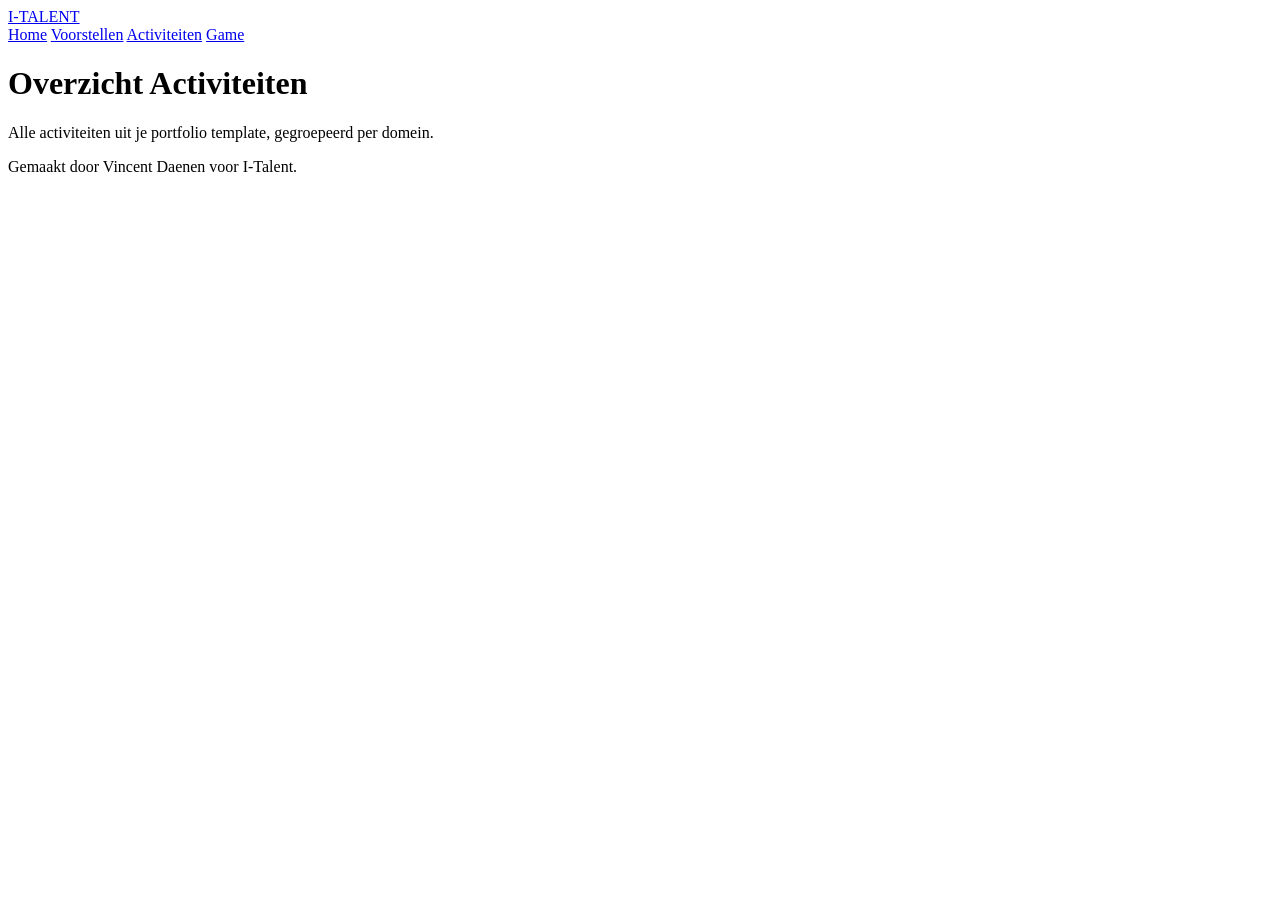
==== activiteiten.html @ 50161f89 "Add initial HTML files for portfolio project" ====
<!doctype html>
<html lang="nl">
<head>
  <meta charset="UTF-8">
  <meta name="viewport" content="width=device-width, initial-scale=1.0">
  <title>Activiteiten | Vincent Daenen</title>
  <link rel="preconnect" href="https://fonts.googleapis.com">
  <link rel="preconnect" href="https://fonts.gstatic.com" crossorigin>
  <link href="https://fonts.googleapis.com/css2?family=Space+Grotesk:wght@400;500;700&family=Sora:wght@600;700&display=swap" rel="stylesheet">
  <link rel="stylesheet" href="assets/css/style.css">
</head>
<body>
  <div class="bg-orb orb-1"></div>
  <div class="bg-orb orb-2"></div>
  <header class="site-header">
    <a class="logo" href="index.html">I-TALENT</a>
    <nav class="site-nav">
      <a href="index.html">Home</a>
      <a href="voorstellen.html">Voorstellen</a>
      <a href="activiteiten.html">Activiteiten</a>
      <a href="game.html">Game</a>
    </nav>
  </header>

  <main class="container page">
    <h1>Overzicht Activiteiten</h1>
    <p class="lead">Alle activiteiten uit je portfolio template, gegroepeerd per domein.</p>
    <div id="activiteiten-grid" class="activities-grid"></div>
  </main>

  <footer class="site-footer">
    <p>Gemaakt door Vincent Daenen voor I-Talent.</p>
  </footer>
  <script src="assets/js/main.js"></script>
  <script src="assets/js/activiteiten.js"></script>
</body>
</html>
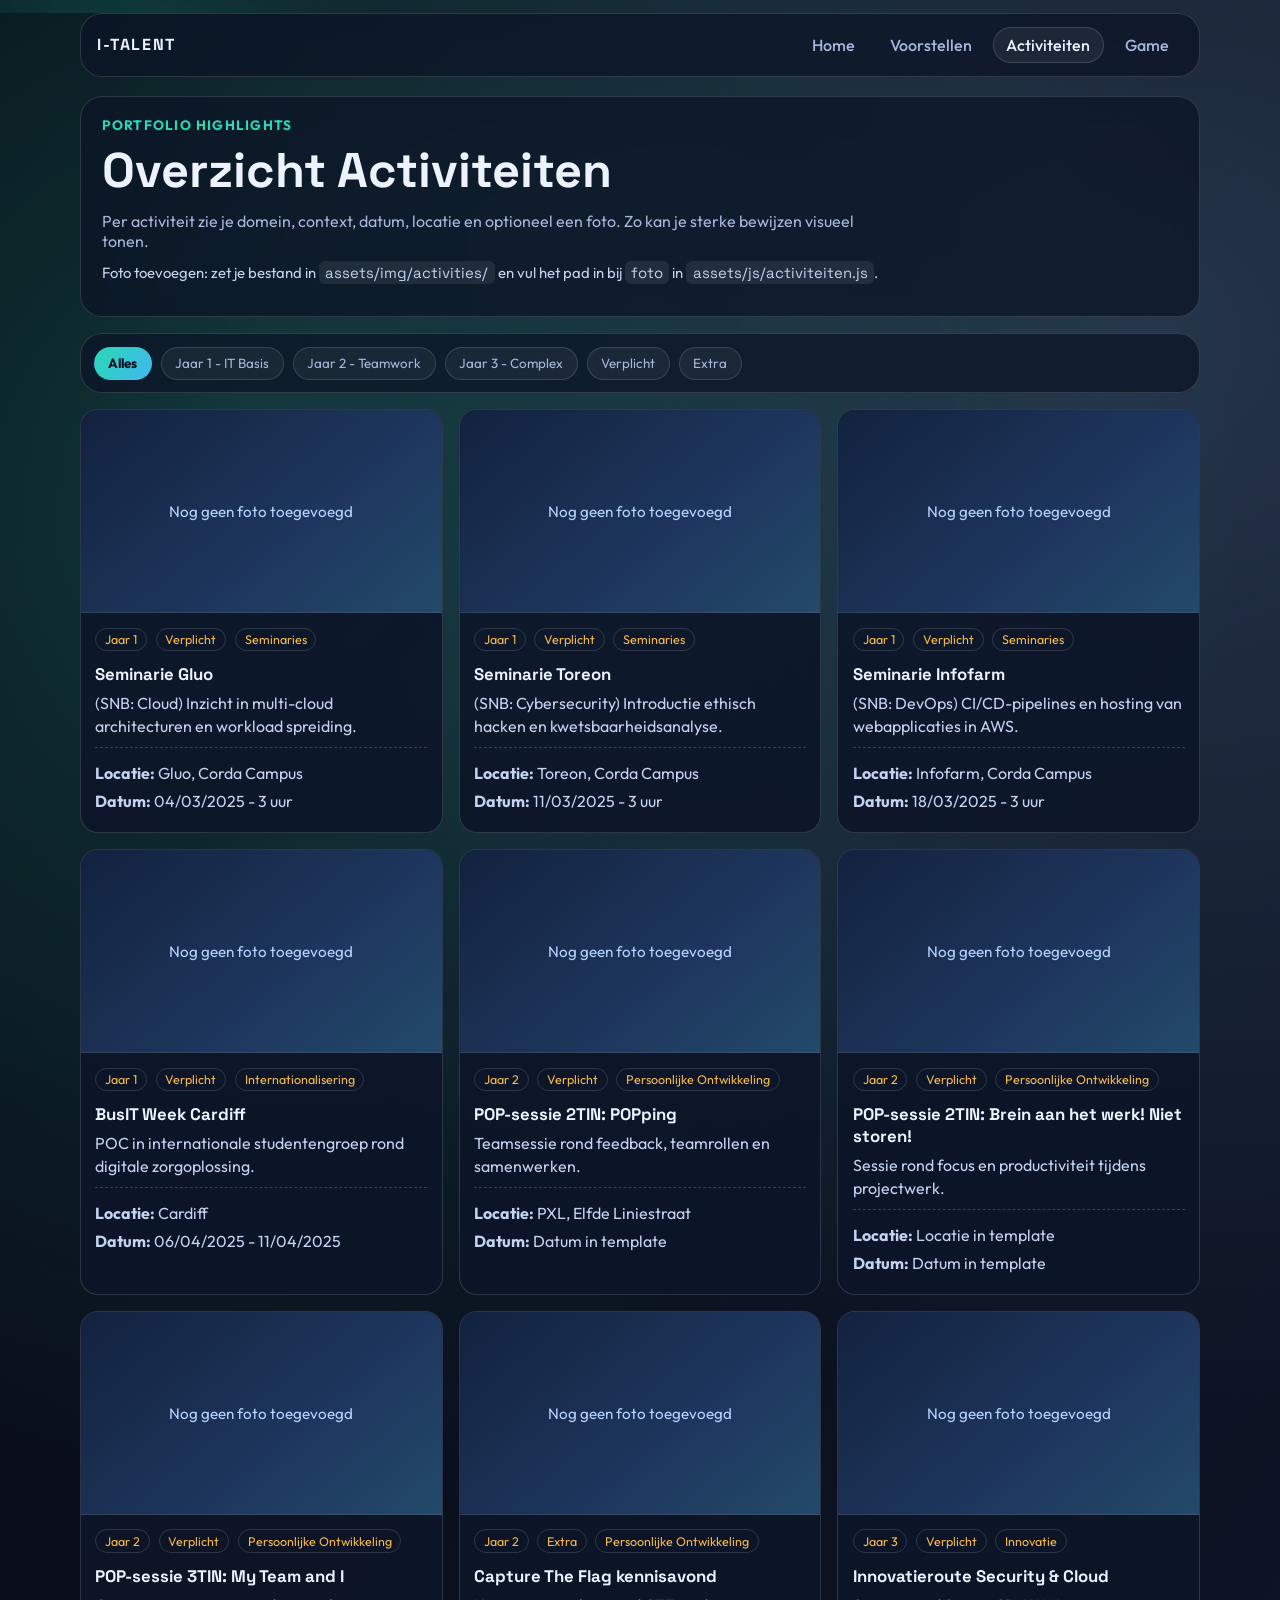
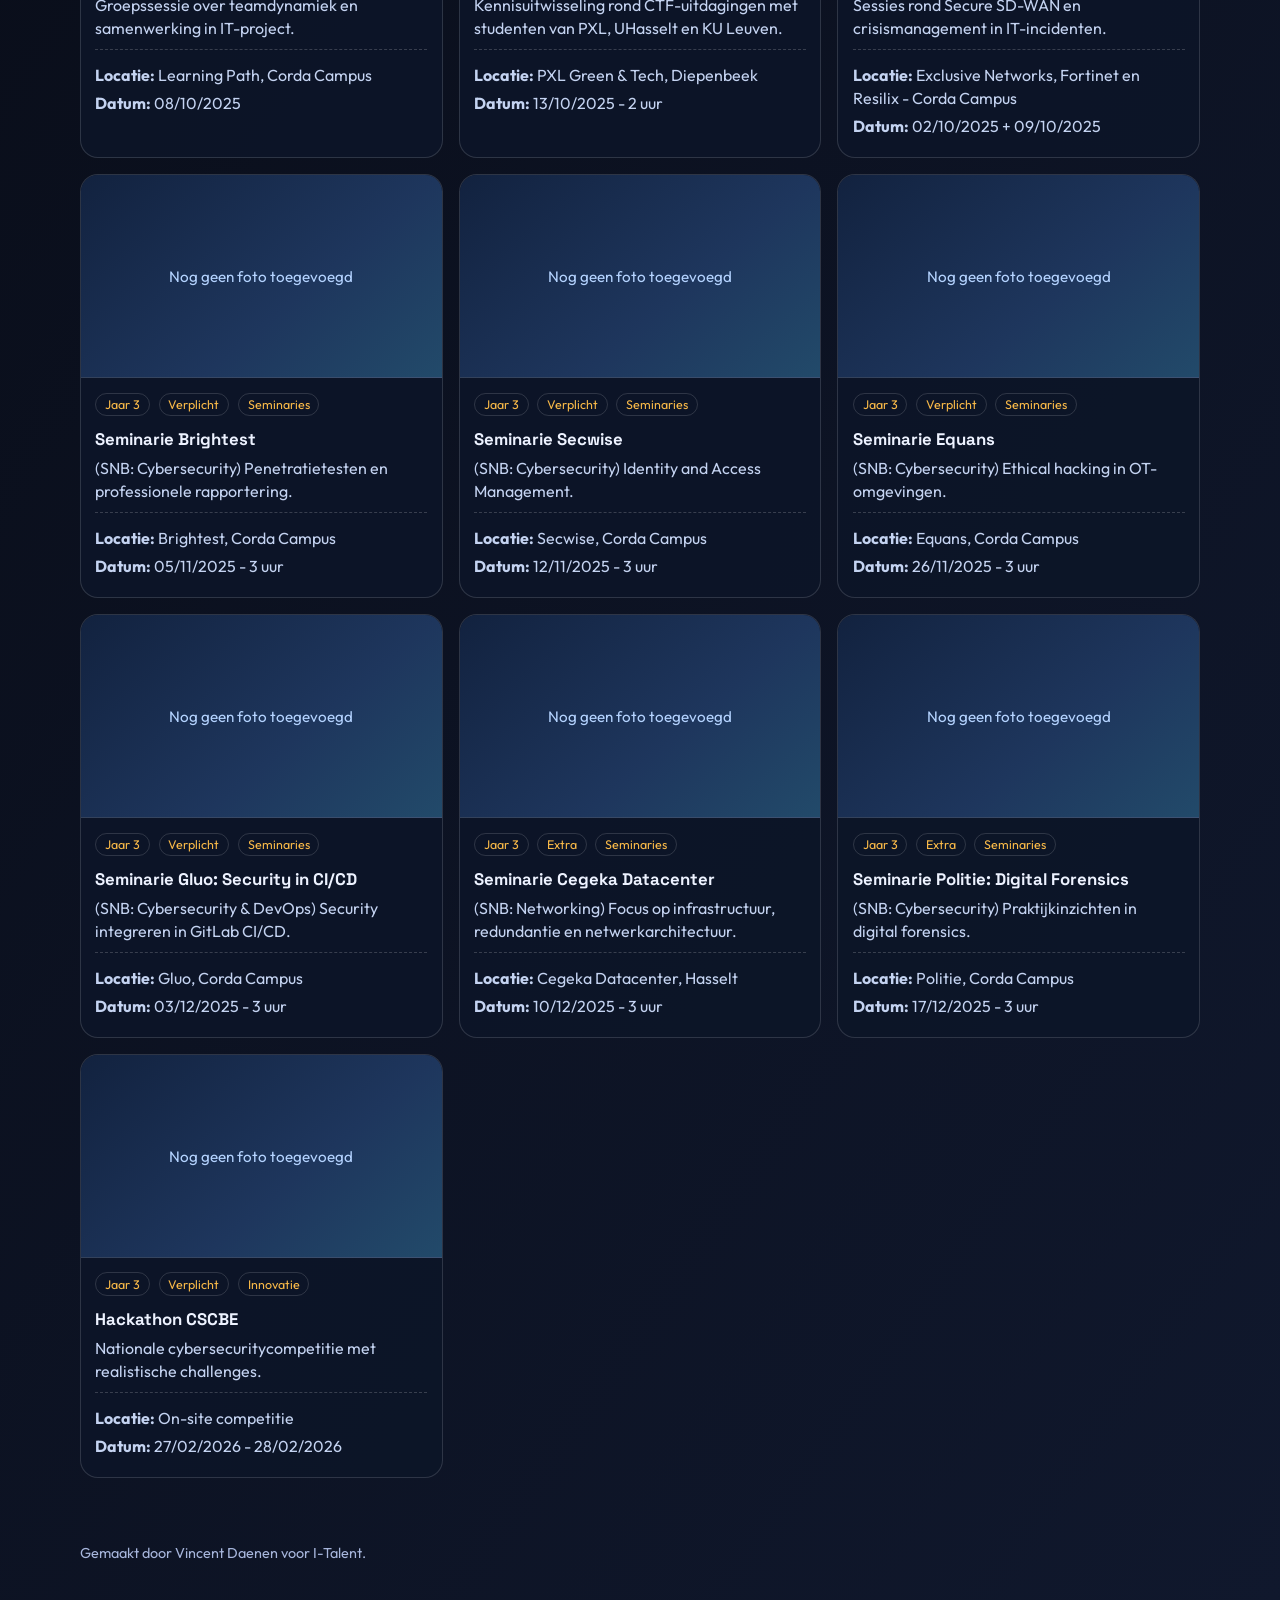
==== commit 9266c915: "Refactor activities and game logic; enhance UI and narrative elements - Added year attribute to acti" ====
--- a/activiteiten.html
+++ b/activiteiten.html
@@ -6,13 +6,14 @@
   <title>Activiteiten | Vincent Daenen</title>
   <link rel="preconnect" href="https://fonts.googleapis.com">
   <link rel="preconnect" href="https://fonts.gstatic.com" crossorigin>
-  <link href="https://fonts.googleapis.com/css2?family=Space+Grotesk:wght@400;500;700&family=Sora:wght@600;700&display=swap" rel="stylesheet">
+  <link href="https://fonts.googleapis.com/css2?family=Outfit:wght@300;400;500;700;800&family=Space+Grotesk:wght@400;500;700&display=swap" rel="stylesheet">
   <link rel="stylesheet" href="assets/css/style.css">
 </head>
 <body>
   <div class="bg-orb orb-1"></div>
   <div class="bg-orb orb-2"></div>
-  <header class="site-header">
+
+  <header class="site-header glass">
     <a class="logo" href="index.html">I-TALENT</a>
     <nav class="site-nav">
       <a href="index.html">Home</a>
@@ -23,14 +24,21 @@
   </header>
 
   <main class="container page">
-    <h1>Overzicht Activiteiten</h1>
-    <p class="lead">Alle activiteiten uit je portfolio template, gegroepeerd per domein.</p>
-    <div id="activiteiten-grid" class="activities-grid"></div>
+    <section class="hero-strip glass">
+      <p class="eyebrow">Portfolio Highlights</p>
+      <h1>Overzicht Activiteiten</h1>
+      <p class="lead">Per activiteit zie je domein, context, datum, locatie en optioneel een foto. Zo kan je sterke bewijzen visueel tonen.</p>
+      <p class="mini-note">Foto toevoegen: zet je bestand in <code>assets/img/activities/</code> en vul het pad in bij <code>foto</code> in <code>assets/js/activiteiten.js</code>.</p>
+    </section>
+
+    <section class="filters glass" id="activity-filters"></section>
+    <section id="activiteiten-grid" class="activities-grid"></section>
   </main>
 
   <footer class="site-footer">
     <p>Gemaakt door Vincent Daenen voor I-Talent.</p>
   </footer>
+
   <script src="assets/js/main.js"></script>
   <script src="assets/js/activiteiten.js"></script>
 </body>
--- a/assets/css/style.css
+++ b/assets/css/style.css
@@ -0,0 +1,331 @@
+:root {
+  --bg: #070a13;
+  --bg-2: #10182d;
+  --card: rgba(12, 20, 38, 0.72);
+  --text: #edf2ff;
+  --muted: #a7b6dc;
+  --stroke: rgba(255, 255, 255, 0.14);
+  --accent: #2ad8b7;
+  --accent-2: #f8b948;
+  --accent-3: #8fc8ff;
+  --danger: #ff5d8f;
+}
+
+* {
+  box-sizing: border-box;
+}
+
+html,
+body {
+  margin: 0;
+  min-height: 100%;
+  font-family: "Outfit", Arial, sans-serif;
+  color: var(--text);
+  background:
+    radial-gradient(circle at 20% 15%, rgba(42, 216, 183, 0.2) 0%, transparent 34%),
+    radial-gradient(circle at 90% 10%, rgba(143, 200, 255, 0.2) 0%, transparent 35%),
+    linear-gradient(125deg, var(--bg) 0%, var(--bg-2) 100%);
+}
+
+.bg-orb {
+  position: fixed;
+  border-radius: 50%;
+  filter: blur(90px);
+  z-index: -1;
+  pointer-events: none;
+}
+
+.orb-1 {
+  width: 290px;
+  height: 290px;
+  background: rgba(42, 216, 183, 0.2);
+  top: -4rem;
+  left: -2rem;
+}
+
+.orb-2 {
+  width: 320px;
+  height: 320px;
+  background: rgba(248, 185, 72, 0.18);
+  right: -3rem;
+  bottom: -4rem;
+}
+
+.container,
+.site-header,
+.site-footer {
+  width: min(1120px, calc(100% - 2rem));
+  margin: 0 auto;
+}
+
+.glass {
+  background: var(--card);
+  border: 1px solid var(--stroke);
+  border-radius: 22px;
+  backdrop-filter: blur(12px);
+}
+
+.site-header {
+  margin-top: 0.8rem;
+  padding: 0.8rem 1rem;
+  display: flex;
+  justify-content: space-between;
+  align-items: center;
+  gap: 0.8rem;
+  position: sticky;
+  top: 0.6rem;
+  z-index: 12;
+}
+
+.logo {
+  font-family: "Space Grotesk", Arial, sans-serif;
+  font-weight: 700;
+  letter-spacing: 0.1em;
+  color: var(--text);
+  text-decoration: none;
+}
+
+.site-nav {
+  display: flex;
+  flex-wrap: wrap;
+  gap: 0.45rem;
+}
+
+.site-nav a {
+  text-decoration: none;
+  color: var(--muted);
+  font-weight: 500;
+  padding: 0.45rem 0.8rem;
+  border-radius: 999px;
+  border: 1px solid transparent;
+  transition: all 0.2s ease;
+}
+
+.site-nav a:hover,
+.site-nav a.active {
+  color: var(--text);
+  border-color: var(--stroke);
+  background: rgba(255, 255, 255, 0.06);
+}
+
+.container {
+  padding: 1.2rem 0 2.7rem;
+}
+
+.hero,
+.page {
+  display: grid;
+  gap: 1rem;
+}
+
+.hero-strip {
+  padding: 1.2rem 1.3rem;
+}
+
+.eyebrow {
+  margin: 0;
+  text-transform: uppercase;
+  letter-spacing: 0.09em;
+  color: var(--accent);
+  font-size: 0.85rem;
+  font-weight: 700;
+}
+
+h1,
+h2,
+h3 {
+  font-family: "Space Grotesk", Arial, sans-serif;
+}
+
+h1 {
+  margin: 0.3rem 0 0.6rem;
+  font-size: clamp(1.9rem, 3.8vw, 3.2rem);
+}
+
+.lead {
+  color: var(--muted);
+  margin: 0;
+  max-width: 800px;
+}
+
+.mini-note {
+  margin-top: 0.8rem;
+  color: #c5d2ef;
+  font-size: 0.93rem;
+}
+
+.mini-note code {
+  font-family: "Space Grotesk", monospace;
+  background: rgba(255, 255, 255, 0.08);
+  border-radius: 6px;
+  padding: 0.12rem 0.4rem;
+}
+
+.filters {
+  display: flex;
+  gap: 0.55rem;
+  flex-wrap: wrap;
+  padding: 0.8rem;
+}
+
+.filter-chip {
+  border-radius: 999px;
+  border: 1px solid var(--stroke);
+  background: rgba(255, 255, 255, 0.05);
+  color: var(--muted);
+  font-family: inherit;
+  padding: 0.45rem 0.85rem;
+  cursor: pointer;
+}
+
+.filter-chip.active {
+  background: linear-gradient(120deg, var(--accent), #41b7ee);
+  color: #04101f;
+  border-color: transparent;
+  font-weight: 700;
+}
+
+.activities-grid {
+  display: grid;
+  grid-template-columns: repeat(auto-fit, minmax(280px, 1fr));
+  gap: 1rem;
+}
+
+.activity-card {
+  background: rgba(13, 22, 41, 0.9);
+  border: 1px solid var(--stroke);
+  border-radius: 18px;
+  overflow: hidden;
+  display: flex;
+  flex-direction: column;
+}
+
+.activity-photo {
+  aspect-ratio: 16 / 9;
+  width: 100%;
+  object-fit: cover;
+  border-bottom: 1px solid var(--stroke);
+}
+
+.activity-no-photo {
+  aspect-ratio: 16 / 9;
+  background: linear-gradient(140deg, #12223f 0%, #1e365d 60%, #224a6a 100%);
+  border-bottom: 1px solid var(--stroke);
+  display: grid;
+  place-items: center;
+  color: #b4d3ff;
+  font-size: 0.95rem;
+}
+
+.activity-body {
+  padding: 0.9rem;
+}
+
+.tag {
+  display: inline-block;
+  font-size: 0.78rem;
+  border: 1px solid var(--stroke);
+  color: var(--accent-2);
+  border-radius: 999px;
+  padding: 0.2rem 0.55rem;
+  margin-right: 0.35rem;
+  margin-bottom: 0.4rem;
+}
+
+.activity-card h3 {
+  margin: 0.35rem 0 0.45rem;
+  font-size: 1.05rem;
+}
+
+.activity-card p {
+  margin: 0.3rem 0;
+  color: #c4d3f1;
+  line-height: 1.45;
+}
+
+.activity-meta {
+  margin-top: 0.55rem;
+  padding-top: 0.55rem;
+  border-top: 1px dashed rgba(255, 255, 255, 0.18);
+}
+
+.btn {
+  border: 1px solid transparent;
+  border-radius: 12px;
+  padding: 0.62rem 0.95rem;
+  font-family: inherit;
+  font-weight: 700;
+  cursor: pointer;
+}
+
+.btn-primary {
+  background: linear-gradient(120deg, var(--accent), #41b7ee);
+  color: #071425;
+}
+
+.btn-ghost {
+  color: var(--text);
+  border-color: var(--stroke);
+  background: rgba(255, 255, 255, 0.04);
+  text-decoration: none;
+}
+
+.cta-row {
+  display: flex;
+  gap: 0.65rem;
+  flex-wrap: wrap;
+  margin-top: 1rem;
+}
+
+.grid-cards {
+  display: grid;
+  grid-template-columns: repeat(auto-fit, minmax(220px, 1fr));
+  gap: 1rem;
+}
+
+.card,
+.text-block,
+.game-panel {
+  padding: 1rem;
+  background: rgba(13, 22, 41, 0.82);
+  border: 1px solid var(--stroke);
+  border-radius: 18px;
+}
+
+.text-block p {
+  line-height: 1.6;
+  color: #d4def4;
+}
+
+canvas {
+  width: 100%;
+  height: auto;
+  background: #071325;
+  border-radius: 15px;
+  border: 1px solid var(--stroke);
+}
+
+.game-info {
+  display: flex;
+  justify-content: space-between;
+  align-items: center;
+  gap: 0.7rem;
+  flex-wrap: wrap;
+  margin-top: 0.8rem;
+}
+
+.site-footer {
+  color: var(--muted);
+  padding: 0.5rem 0 2rem;
+  font-size: 0.9rem;
+}
+
+@media (max-width: 820px) {
+  .site-header {
+    position: static;
+  }
+
+  .filters {
+    padding: 0.7rem;
+  }
+}
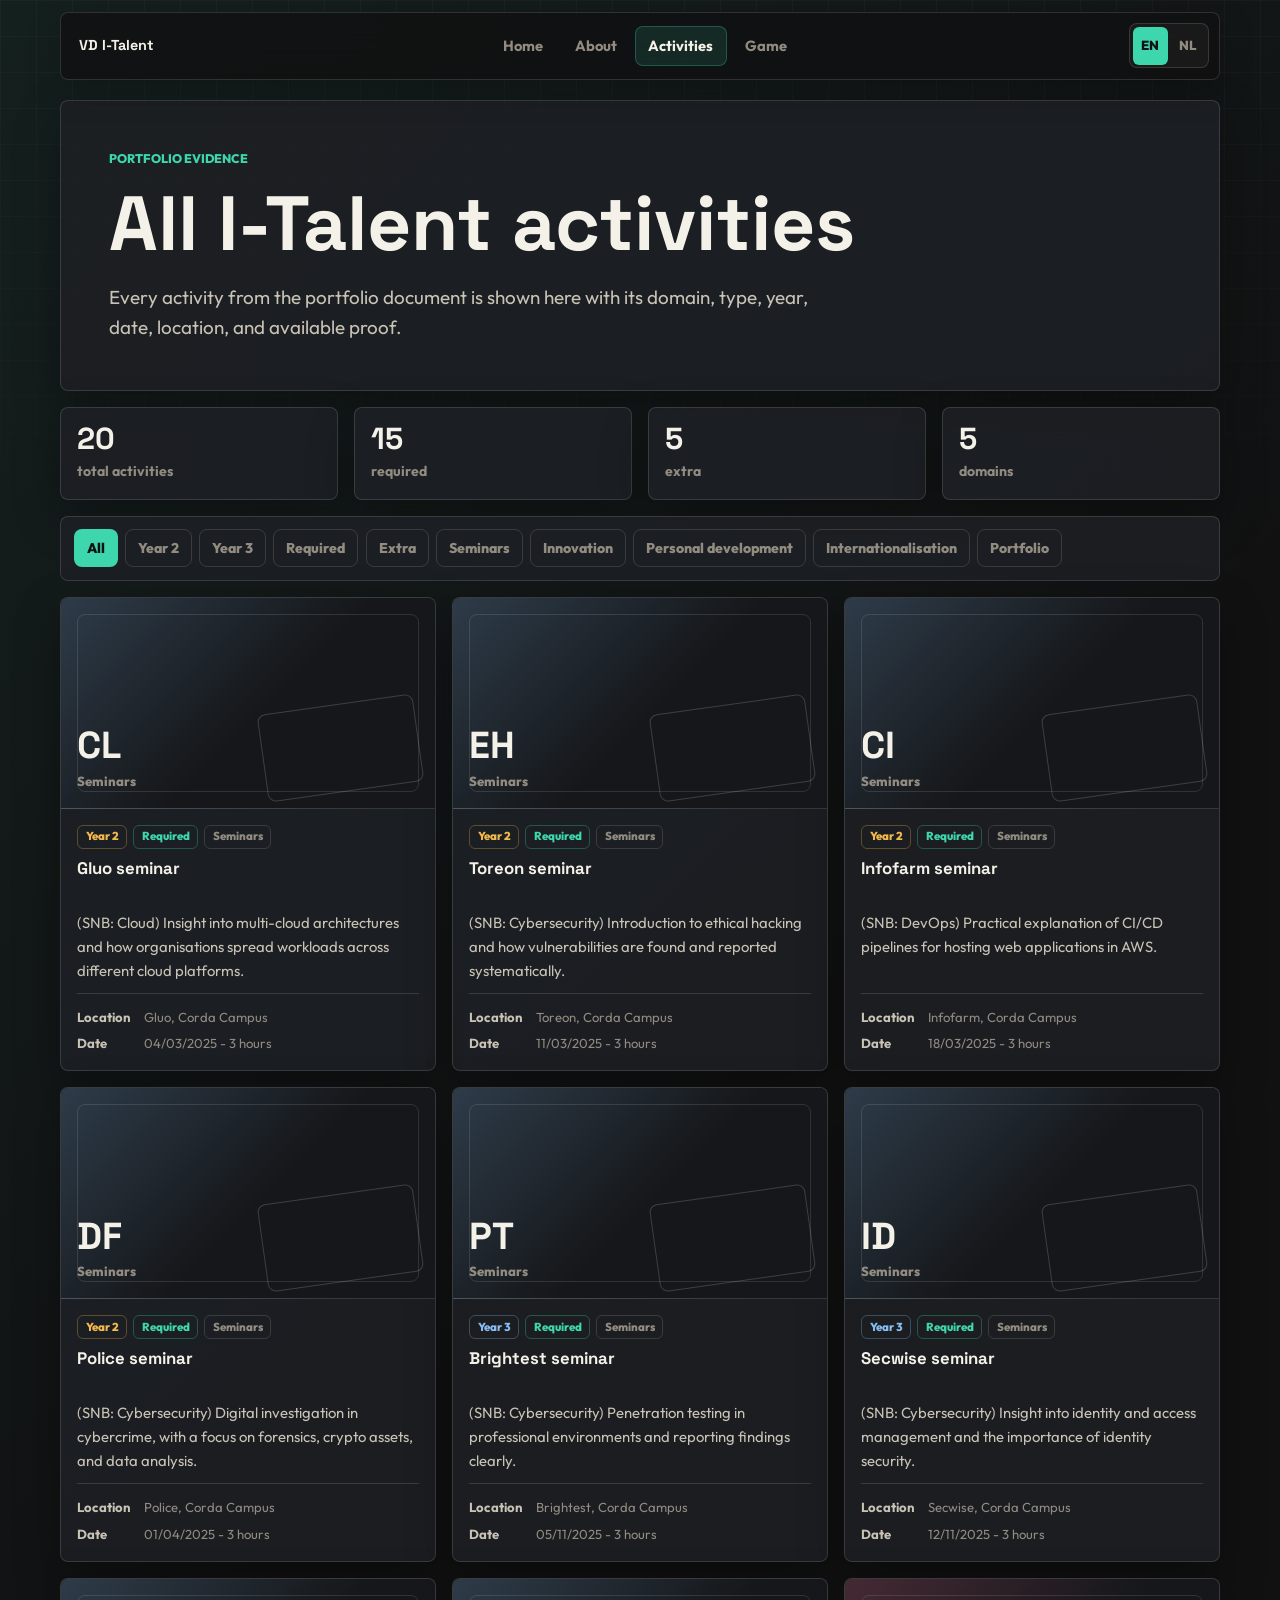
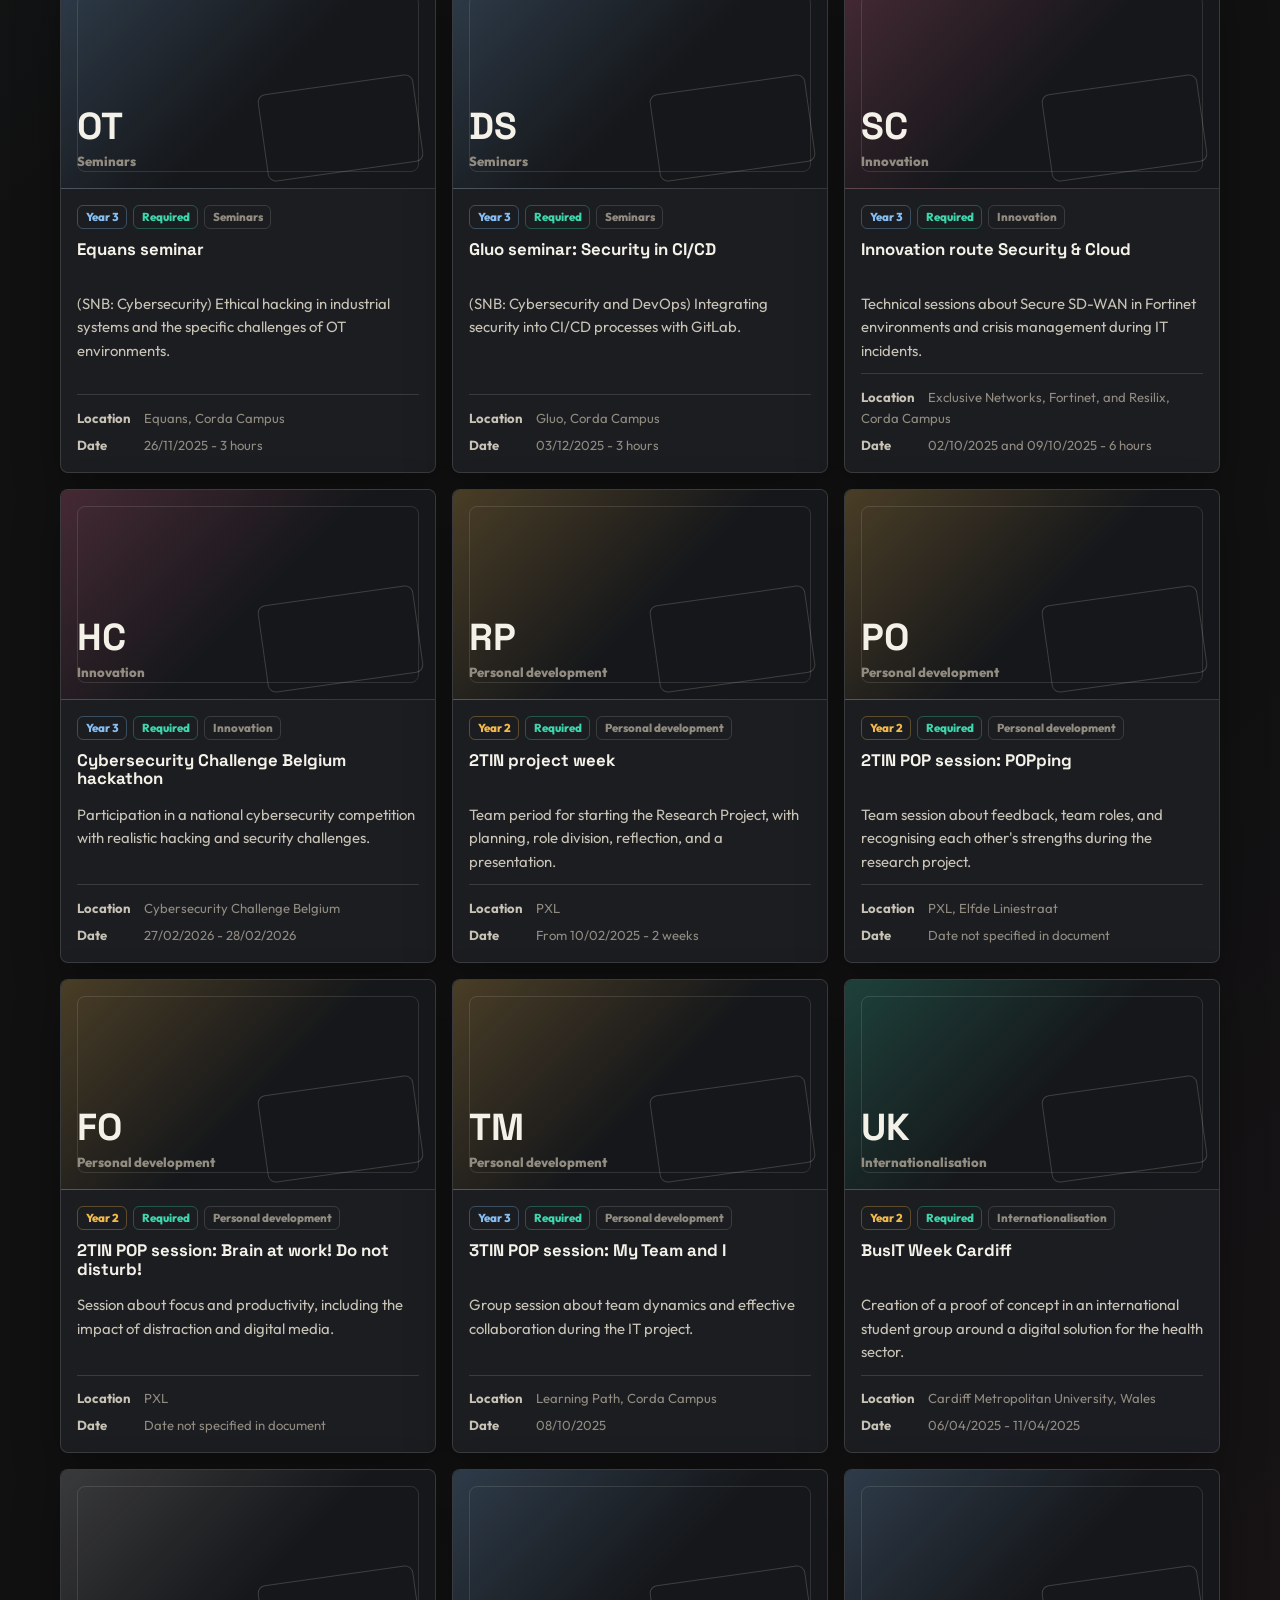
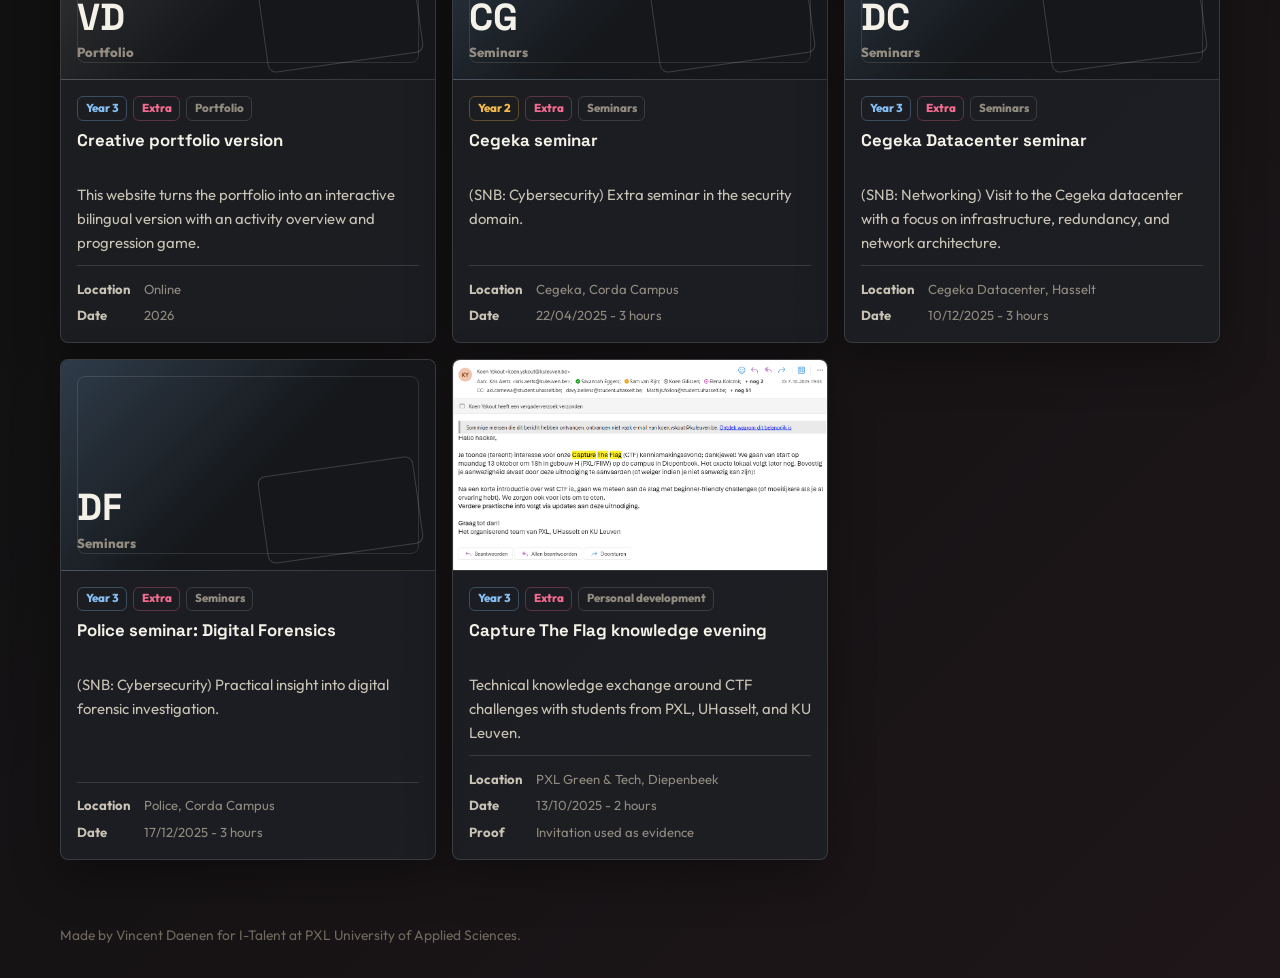
==== commit 4bf06046: "Implement multilingual support and update site navigation for improved accessibility and user experi" ====
--- a/activiteiten.html
+++ b/activiteiten.html
@@ -1,42 +1,43 @@
 <!doctype html>
-<html lang="nl">
+<html lang="en">
 <head>
   <meta charset="UTF-8">
   <meta name="viewport" content="width=device-width, initial-scale=1.0">
-  <title>Activiteiten | Vincent Daenen</title>
+  <title>Activities | Vincent Daenen</title>
   <link rel="preconnect" href="https://fonts.googleapis.com">
   <link rel="preconnect" href="https://fonts.gstatic.com" crossorigin>
-  <link href="https://fonts.googleapis.com/css2?family=Outfit:wght@300;400;500;700;800&family=Space+Grotesk:wght@400;500;700&display=swap" rel="stylesheet">
+  <link href="https://fonts.googleapis.com/css2?family=Outfit:wght@300;400;500;700;800&family=Space+Grotesk:wght@400;500;700;800&display=swap" rel="stylesheet">
   <link rel="stylesheet" href="assets/css/style.css">
 </head>
-<body>
-  <div class="bg-orb orb-1"></div>
-  <div class="bg-orb orb-2"></div>
-
-  <header class="site-header glass">
-    <a class="logo" href="index.html">I-TALENT</a>
-    <nav class="site-nav">
-      <a href="index.html">Home</a>
-      <a href="voorstellen.html">Voorstellen</a>
-      <a href="activiteiten.html">Activiteiten</a>
-      <a href="game.html">Game</a>
+<body data-title-key="title.activities">
+  <header class="site-header">
+    <a class="logo" href="index.html">VD I-Talent</a>
+    <nav class="site-nav" aria-label="Main navigation">
+      <a href="index.html" data-i18n="nav.home">Home</a>
+      <a href="voorstellen.html" data-i18n="nav.about">About</a>
+      <a href="activiteiten.html" data-i18n="nav.activities">Activities</a>
+      <a href="game.html" data-i18n="nav.game">Game</a>
     </nav>
+    <div class="language-toggle" role="group" data-i18n-aria="language.label" aria-label="Language">
+      <button type="button" data-lang-choice="en">EN</button>
+      <button type="button" data-lang-choice="nl">NL</button>
+    </div>
   </header>
 
   <main class="container page">
-    <section class="hero-strip glass">
-      <p class="eyebrow">Portfolio Highlights</p>
-      <h1>Overzicht Activiteiten</h1>
-      <p class="lead">Per activiteit zie je domein, context, datum, locatie en optioneel een foto. Zo kan je sterke bewijzen visueel tonen.</p>
-      <p class="mini-note">Foto toevoegen: zet je bestand in <code>assets/img/activities/</code> en vul het pad in bij <code>foto</code> in <code>assets/js/activiteiten.js</code>.</p>
+    <section class="page-intro">
+      <p class="eyebrow" data-i18n="activities.eyebrow">Portfolio evidence</p>
+      <h1 data-i18n="activities.title">All I-Talent activities</h1>
+      <p class="lead" data-i18n="activities.lead">Every activity from the portfolio document is shown here with its domain, type, year, date, location, and available proof.</p>
     </section>
 
-    <section class="filters glass" id="activity-filters"></section>
-    <section id="activiteiten-grid" class="activities-grid"></section>
+    <section id="activity-stats" class="activity-stats" aria-label="Activity totals"></section>
+    <section class="filters" id="activity-filters" aria-label="Activity filters"></section>
+    <section id="activiteiten-grid" class="activities-grid" aria-live="polite"></section>
   </main>
 
   <footer class="site-footer">
-    <p>Gemaakt door Vincent Daenen voor I-Talent.</p>
+    <p data-i18n="footer.text">Made by Vincent Daenen for I-Talent at PXL University of Applied Sciences.</p>
   </footer>
 
   <script src="assets/js/main.js"></script>
--- a/assets/css/style.css
+++ b/assets/css/style.css
@@ -1,331 +1,1137 @@
 :root {
-  --bg: #070a13;
-  --bg-2: #10182d;
-  --card: rgba(12, 20, 38, 0.72);
-  --text: #edf2ff;
-  --muted: #a7b6dc;
-  --stroke: rgba(255, 255, 255, 0.14);
-  --accent: #2ad8b7;
-  --accent-2: #f8b948;
-  --accent-3: #8fc8ff;
-  --danger: #ff5d8f;
-}
-
-* {
+  --bg: #111112;
+  --bg-soft: #17191c;
+  --surface: #1d2024;
+  --surface-strong: #24282e;
+  --surface-subtle: #15171a;
+  --text: #f4f1e8;
+  --text-soft: #c9c3b6;
+  --muted: #918b80;
+  --stroke: rgba(244, 241, 232, 0.14);
+  --stroke-strong: rgba(244, 241, 232, 0.22);
+  --teal: #3dd6ad;
+  --amber: #f1b84b;
+  --blue: #86bdf0;
+  --rose: #f06b8f;
+  --ink: #101112;
+  --radius: 8px;
+  --ease-out: cubic-bezier(0.23, 1, 0.32, 1);
+  --ease-in-out: cubic-bezier(0.77, 0, 0.175, 1);
+  --shadow: 0 18px 48px rgba(0, 0, 0, 0.32);
+}
+
+*,
+*::before,
+*::after {
   box-sizing: border-box;
 }
 
-html,
+html {
+  scroll-behavior: smooth;
+}
+
+@media (prefers-reduced-motion: reduce) {
+  html {
+    scroll-behavior: auto;
+  }
+}
+
 body {
+  min-height: 100vh;
   margin: 0;
-  min-height: 100%;
-  font-family: "Outfit", Arial, sans-serif;
   color: var(--text);
+  font-family: "Outfit", system-ui, sans-serif;
+  line-height: 1.6;
   background:
-    radial-gradient(circle at 20% 15%, rgba(42, 216, 183, 0.2) 0%, transparent 34%),
-    radial-gradient(circle at 90% 10%, rgba(143, 200, 255, 0.2) 0%, transparent 35%),
-    linear-gradient(125deg, var(--bg) 0%, var(--bg-2) 100%);
-}
-
-.bg-orb {
+    linear-gradient(135deg, rgba(61, 214, 173, 0.08), transparent 34%),
+    linear-gradient(315deg, rgba(240, 107, 143, 0.06), transparent 36%),
+    var(--bg);
+  -webkit-font-smoothing: antialiased;
+}
+
+body::before {
+  content: "";
   position: fixed;
-  border-radius: 50%;
-  filter: blur(90px);
+  inset: 0;
   z-index: -1;
   pointer-events: none;
-}
-
-.orb-1 {
-  width: 290px;
-  height: 290px;
-  background: rgba(42, 216, 183, 0.2);
-  top: -4rem;
-  left: -2rem;
-}
-
-.orb-2 {
-  width: 320px;
-  height: 320px;
-  background: rgba(248, 185, 72, 0.18);
-  right: -3rem;
-  bottom: -4rem;
+  background-image:
+    linear-gradient(rgba(244, 241, 232, 0.035) 1px, transparent 1px),
+    linear-gradient(90deg, rgba(244, 241, 232, 0.035) 1px, transparent 1px);
+  background-size: 36px 36px;
+  mask-image: linear-gradient(to bottom, rgba(0, 0, 0, 0.8), transparent 78%);
+}
+
+h1,
+h2,
+h3,
+h4 {
+  margin: 0;
+  color: var(--text);
+  font-family: "Space Grotesk", system-ui, sans-serif;
+  font-weight: 800;
+  line-height: 1.12;
+  letter-spacing: 0;
+}
+
+h1 {
+  max-width: 840px;
+  font-size: clamp(2.2rem, 6vw, 4.9rem);
+}
+
+h2 {
+  font-size: clamp(1.25rem, 2.4vw, 1.7rem);
+}
+
+h3 {
+  font-size: 1.05rem;
+}
+
+p {
+  margin: 0;
+  color: var(--text-soft);
+}
+
+a {
+  color: inherit;
+  text-decoration: none;
+}
+
+button,
+input,
+select {
+  font: inherit;
+}
+
+strong {
+  color: var(--text);
 }
 
 .container,
 .site-header,
 .site-footer {
-  width: min(1120px, calc(100% - 2rem));
-  margin: 0 auto;
-}
-
-.glass {
-  background: var(--card);
+  width: min(1160px, calc(100% - 2rem));
+  margin-inline: auto;
+}
+
+.container {
+  padding-block: 1.25rem 4rem;
+}
+
+.page {
+  display: grid;
+  gap: 1rem;
+}
+
+.site-header {
+  position: sticky;
+  top: 0.75rem;
+  z-index: 20;
+  display: grid;
+  grid-template-columns: auto 1fr auto;
+  align-items: center;
+  gap: 1rem;
+  margin-top: 0.75rem;
+  padding: 0.65rem;
   border: 1px solid var(--stroke);
-  border-radius: 22px;
-  backdrop-filter: blur(12px);
-}
-
-.site-header {
-  margin-top: 0.8rem;
-  padding: 0.8rem 1rem;
-  display: flex;
-  justify-content: space-between;
+  border-radius: var(--radius);
+  background: rgba(17, 17, 18, 0.82);
+  box-shadow: 0 10px 34px rgba(0, 0, 0, 0.22);
+  backdrop-filter: blur(18px);
+}
+
+.logo {
+  padding-inline: 0.45rem;
+  color: var(--text);
+  font-family: "Space Grotesk", system-ui, sans-serif;
+  font-size: 0.9rem;
+  font-weight: 800;
+  letter-spacing: 0;
+  white-space: nowrap;
+}
+
+.site-nav {
+  display: flex;
+  justify-content: center;
+  gap: 0.25rem;
+}
+
+.site-nav a,
+.language-toggle button,
+.filter-chip,
+.btn {
+  min-height: 38px;
+}
+
+.site-nav a {
+  display: inline-flex;
   align-items: center;
-  gap: 0.8rem;
-  position: sticky;
-  top: 0.6rem;
-  z-index: 12;
-}
-
-.logo {
-  font-family: "Space Grotesk", Arial, sans-serif;
+  border: 1px solid transparent;
+  border-radius: var(--radius);
+  padding: 0.45rem 0.8rem;
+  color: var(--muted);
+  font-size: 0.92rem;
   font-weight: 700;
-  letter-spacing: 0.1em;
+  transition:
+    color 160ms ease,
+    background-color 160ms ease,
+    border-color 160ms ease,
+    transform 120ms var(--ease-out);
+}
+
+.site-nav a.active {
   color: var(--text);
-  text-decoration: none;
-}
-
-.site-nav {
+  background: rgba(61, 214, 173, 0.12);
+  border-color: rgba(61, 214, 173, 0.28);
+}
+
+.language-toggle {
+  display: inline-flex;
+  align-items: center;
+  gap: 0.15rem;
+  padding: 0.15rem;
+  border: 1px solid var(--stroke);
+  border-radius: var(--radius);
+  background: rgba(244, 241, 232, 0.04);
+}
+
+.language-toggle button {
+  border: 0;
+  border-radius: 6px;
+  padding: 0.35rem 0.55rem;
+  color: var(--muted);
+  background: transparent;
+  cursor: pointer;
+  font-size: 0.82rem;
+  font-weight: 800;
+  transition:
+    color 160ms ease,
+    background-color 160ms ease,
+    transform 120ms var(--ease-out);
+}
+
+.language-toggle button.active {
+  color: var(--ink);
+  background: var(--teal);
+}
+
+.site-nav a:active,
+.language-toggle button:active,
+.filter-chip:active,
+.btn:active {
+  transform: scale(0.97);
+}
+
+@media (hover: hover) and (pointer: fine) {
+  .site-nav a:hover,
+  .language-toggle button:hover,
+  .filter-chip:hover {
+    color: var(--text);
+    background: rgba(244, 241, 232, 0.08);
+    border-color: var(--stroke);
+  }
+}
+
+.home-page {
+  display: grid;
+  gap: 1rem;
+}
+
+.hero-layout {
+  display: grid;
+  grid-template-columns: minmax(0, 1.08fr) minmax(320px, 0.92fr);
+  gap: 1rem;
+  align-items: stretch;
+  min-height: min(680px, calc(100vh - 8rem));
+}
+
+.hero-copy,
+.page-intro,
+.progress-board,
+.text-panel,
+.profile-panel,
+.game-shell,
+.guide-card,
+.year-card,
+.activity-card,
+.stat-card {
+  border: 1px solid var(--stroke);
+  border-radius: var(--radius);
+  background: rgba(29, 32, 36, 0.9);
+  box-shadow: var(--shadow);
+}
+
+.hero-copy,
+.page-intro {
+  display: flex;
+  flex-direction: column;
+  justify-content: center;
+  min-height: 420px;
+  padding: clamp(1.4rem, 4vw, 3rem);
+}
+
+.page-intro {
+  min-height: 280px;
+}
+
+.eyebrow {
+  margin-bottom: 0.7rem;
+  color: var(--teal);
+  font-size: 0.78rem;
+  font-weight: 800;
+  letter-spacing: 0;
+  text-transform: uppercase;
+}
+
+.lead {
+  max-width: 720px;
+  margin-top: 1rem;
+  color: var(--text-soft);
+  font-size: clamp(1rem, 1.8vw, 1.18rem);
+}
+
+.mini-note {
+  color: var(--muted);
+  font-size: 0.88rem;
+}
+
+.skill-tags {
   display: flex;
   flex-wrap: wrap;
   gap: 0.45rem;
-}
-
-.site-nav a {
-  text-decoration: none;
-  color: var(--muted);
-  font-weight: 500;
-  padding: 0.45rem 0.8rem;
-  border-radius: 999px;
+  margin-top: 1.25rem;
+}
+
+.skill-tag {
+  display: inline-flex;
+  align-items: center;
+  min-height: 30px;
+  border: 1px solid var(--stroke);
+  border-radius: var(--radius);
+  padding: 0.24rem 0.62rem;
+  color: var(--text-soft);
+  background: rgba(244, 241, 232, 0.04);
+  font-size: 0.82rem;
+  font-weight: 800;
+}
+
+.skill-tag.teal {
+  color: var(--teal);
+  border-color: rgba(61, 214, 173, 0.34);
+}
+
+.skill-tag.amber {
+  color: var(--amber);
+  border-color: rgba(241, 184, 75, 0.34);
+}
+
+.skill-tag.blue {
+  color: var(--blue);
+  border-color: rgba(134, 189, 240, 0.34);
+}
+
+.skill-tag.rose {
+  color: var(--rose);
+  border-color: rgba(240, 107, 143, 0.34);
+}
+
+.cta-row {
+  display: flex;
+  flex-wrap: wrap;
+  gap: 0.65rem;
+  margin-top: 1.6rem;
+}
+
+.btn {
+  display: inline-flex;
+  align-items: center;
+  justify-content: center;
+  gap: 0.45rem;
   border: 1px solid transparent;
-  transition: all 0.2s ease;
-}
-
-.site-nav a:hover,
-.site-nav a.active {
-  color: var(--text);
-  border-color: var(--stroke);
-  background: rgba(255, 255, 255, 0.06);
-}
-
-.container {
-  padding: 1.2rem 0 2.7rem;
-}
-
-.hero,
-.page {
-  display: grid;
-  gap: 1rem;
-}
-
-.hero-strip {
-  padding: 1.2rem 1.3rem;
-}
-
-.eyebrow {
-  margin: 0;
-  text-transform: uppercase;
-  letter-spacing: 0.09em;
-  color: var(--accent);
-  font-size: 0.85rem;
-  font-weight: 700;
-}
-
-h1,
-h2,
-h3 {
-  font-family: "Space Grotesk", Arial, sans-serif;
-}
-
-h1 {
-  margin: 0.3rem 0 0.6rem;
-  font-size: clamp(1.9rem, 3.8vw, 3.2rem);
-}
-
-.lead {
-  color: var(--muted);
-  margin: 0;
-  max-width: 800px;
-}
-
-.mini-note {
-  margin-top: 0.8rem;
-  color: #c5d2ef;
-  font-size: 0.93rem;
-}
-
-.mini-note code {
-  font-family: "Space Grotesk", monospace;
-  background: rgba(255, 255, 255, 0.08);
-  border-radius: 6px;
-  padding: 0.12rem 0.4rem;
-}
-
-.filters {
-  display: flex;
-  gap: 0.55rem;
-  flex-wrap: wrap;
-  padding: 0.8rem;
-}
-
-.filter-chip {
-  border-radius: 999px;
-  border: 1px solid var(--stroke);
-  background: rgba(255, 255, 255, 0.05);
-  color: var(--muted);
-  font-family: inherit;
-  padding: 0.45rem 0.85rem;
+  border-radius: var(--radius);
+  padding: 0.58rem 1rem;
   cursor: pointer;
-}
-
-.filter-chip.active {
-  background: linear-gradient(120deg, var(--accent), #41b7ee);
-  color: #04101f;
-  border-color: transparent;
-  font-weight: 700;
-}
-
-.activities-grid {
-  display: grid;
-  grid-template-columns: repeat(auto-fit, minmax(280px, 1fr));
-  gap: 1rem;
-}
-
-.activity-card {
-  background: rgba(13, 22, 41, 0.9);
-  border: 1px solid var(--stroke);
-  border-radius: 18px;
-  overflow: hidden;
-  display: flex;
-  flex-direction: column;
-}
-
-.activity-photo {
-  aspect-ratio: 16 / 9;
-  width: 100%;
-  object-fit: cover;
-  border-bottom: 1px solid var(--stroke);
-}
-
-.activity-no-photo {
-  aspect-ratio: 16 / 9;
-  background: linear-gradient(140deg, #12223f 0%, #1e365d 60%, #224a6a 100%);
-  border-bottom: 1px solid var(--stroke);
-  display: grid;
-  place-items: center;
-  color: #b4d3ff;
-  font-size: 0.95rem;
-}
-
-.activity-body {
-  padding: 0.9rem;
-}
-
-.tag {
-  display: inline-block;
-  font-size: 0.78rem;
-  border: 1px solid var(--stroke);
-  color: var(--accent-2);
-  border-radius: 999px;
-  padding: 0.2rem 0.55rem;
-  margin-right: 0.35rem;
-  margin-bottom: 0.4rem;
-}
-
-.activity-card h3 {
-  margin: 0.35rem 0 0.45rem;
-  font-size: 1.05rem;
-}
-
-.activity-card p {
-  margin: 0.3rem 0;
-  color: #c4d3f1;
-  line-height: 1.45;
-}
-
-.activity-meta {
-  margin-top: 0.55rem;
-  padding-top: 0.55rem;
-  border-top: 1px dashed rgba(255, 255, 255, 0.18);
-}
-
-.btn {
-  border: 1px solid transparent;
-  border-radius: 12px;
-  padding: 0.62rem 0.95rem;
-  font-family: inherit;
-  font-weight: 700;
-  cursor: pointer;
+  font-size: 0.92rem;
+  font-weight: 800;
+  transition:
+    transform 140ms var(--ease-out),
+    box-shadow 160ms var(--ease-out),
+    background-color 160ms ease,
+    border-color 160ms ease;
 }
 
 .btn-primary {
-  background: linear-gradient(120deg, var(--accent), #41b7ee);
-  color: #071425;
+  color: var(--ink);
+  background: var(--teal);
+  box-shadow: 0 10px 28px rgba(61, 214, 173, 0.18);
 }
 
 .btn-ghost {
   color: var(--text);
   border-color: var(--stroke);
-  background: rgba(255, 255, 255, 0.04);
-  text-decoration: none;
-}
-
-.cta-row {
-  display: flex;
+  background: rgba(244, 241, 232, 0.05);
+}
+
+@media (hover: hover) and (pointer: fine) {
+  .btn-primary:hover {
+    box-shadow: 0 14px 32px rgba(61, 214, 173, 0.26);
+  }
+
+  .btn-ghost:hover {
+    border-color: var(--stroke-strong);
+    background: rgba(244, 241, 232, 0.09);
+  }
+}
+
+.progress-board {
+  display: grid;
+  grid-template-rows: auto 1fr;
+  min-height: 420px;
+  overflow: hidden;
+  background:
+    linear-gradient(140deg, rgba(61, 214, 173, 0.12), transparent 42%),
+    linear-gradient(320deg, rgba(241, 184, 75, 0.1), transparent 44%),
+    var(--surface-subtle);
+}
+
+.board-header {
+  display: flex;
+  justify-content: space-between;
+  gap: 1rem;
+  padding: 1.25rem;
+  border-bottom: 1px solid var(--stroke);
+}
+
+.board-kicker,
+.board-score span {
+  color: var(--muted);
+  font-size: 0.82rem;
+  font-weight: 800;
+  text-transform: uppercase;
+}
+
+.board-score {
+  color: var(--text);
+  font-family: "Space Grotesk", system-ui, sans-serif;
+  font-size: 1.8rem;
+  font-weight: 800;
+  line-height: 1;
+  text-align: right;
+}
+
+.board-score span {
+  display: block;
+  margin-top: 0.25rem;
+}
+
+.progress-lane {
+  position: relative;
+  display: grid;
+  gap: 1rem;
+  padding: 1.25rem;
+}
+
+.progress-lane::before {
+  content: "";
+  position: absolute;
+  top: 2rem;
+  bottom: 2rem;
+  left: 2.15rem;
+  width: 2px;
+  background: linear-gradient(var(--teal), var(--amber), var(--blue));
+}
+
+.lane-node {
+  position: relative;
+  display: grid;
+  grid-template-columns: auto 1fr;
+  align-content: center;
+  column-gap: 0.75rem;
+  min-height: 94px;
+  padding: 1rem 1rem 1rem 0.4rem;
+}
+
+.lane-node span {
+  z-index: 1;
+  display: grid;
+  place-items: center;
+  width: 38px;
+  height: 38px;
+  border: 1px solid var(--stroke-strong);
+  border-radius: 50%;
+  color: var(--ink);
+  font-family: "Space Grotesk", system-ui, sans-serif;
+  font-weight: 800;
+}
+
+.node-one span {
+  background: var(--teal);
+}
+
+.node-two span {
+  background: var(--amber);
+}
+
+.node-three span {
+  background: var(--blue);
+}
+
+.lane-node strong,
+.lane-node small {
+  grid-column: 2;
+}
+
+.lane-node strong {
+  align-self: end;
+  color: var(--text);
+  font-family: "Space Grotesk", system-ui, sans-serif;
+  font-size: 1.1rem;
+}
+
+.lane-node small {
+  color: var(--muted);
+  font-size: 0.9rem;
+}
+
+.year-grid {
+  display: grid;
+  grid-template-columns: repeat(3, minmax(0, 1fr));
+  gap: 1rem;
+}
+
+.year-card {
+  position: relative;
+  min-height: 220px;
+  overflow: hidden;
+  padding: 1.4rem;
+  transition:
+    transform 180ms var(--ease-out),
+    border-color 180ms ease,
+    background-color 180ms ease;
+}
+
+.year-card::before {
+  content: "";
+  position: absolute;
+  inset: 0 0 auto;
+  height: 3px;
+  background: var(--teal);
+}
+
+.year-card[data-year="2"]::before {
+  background: var(--amber);
+}
+
+.year-card[data-year="3"]::before {
+  background: var(--blue);
+}
+
+.year-number {
+  position: absolute;
+  right: 1rem;
+  top: 0.8rem;
+  color: rgba(244, 241, 232, 0.07);
+  font-family: "Space Grotesk", system-ui, sans-serif;
+  font-size: 5rem;
+  font-weight: 800;
+  line-height: 1;
+}
+
+.year-label {
+  margin-bottom: 0.45rem;
+  color: var(--muted);
+  font-size: 0.78rem;
+  font-weight: 800;
+  text-transform: uppercase;
+}
+
+.year-card h2 {
+  margin-bottom: 0.65rem;
+}
+
+.year-card p:last-child {
+  color: var(--text-soft);
+  font-size: 0.95rem;
+}
+
+@media (hover: hover) and (pointer: fine) {
+  .year-card:hover,
+  .activity-card:hover {
+    transform: translateY(-4px);
+    border-color: var(--stroke-strong);
+    background: var(--surface-strong);
+  }
+}
+
+.about-layout {
+  display: grid;
+  grid-template-columns: minmax(0, 1fr) 310px;
+  gap: 1rem;
+  align-items: start;
+}
+
+.about-main {
+  display: grid;
+  gap: 1rem;
+}
+
+.text-panel {
+  display: grid;
+  gap: 0.85rem;
+  padding: 1.35rem;
+}
+
+.text-panel .eyebrow {
+  margin-bottom: 0;
+}
+
+.profile-panel {
+  position: sticky;
+  top: 6rem;
+  display: grid;
+  gap: 1rem;
+  padding: 1.35rem;
+}
+
+.profile-avatar {
+  display: grid;
+  place-items: center;
+  width: 68px;
+  height: 68px;
+  border: 1px solid rgba(61, 214, 173, 0.35);
+  border-radius: var(--radius);
+  color: var(--teal);
+  background: rgba(61, 214, 173, 0.1);
+  font-family: "Space Grotesk", system-ui, sans-serif;
+  font-size: 1.35rem;
+  font-weight: 800;
+}
+
+.profile-name {
+  color: var(--text);
+  font-family: "Space Grotesk", system-ui, sans-serif;
+  font-size: 1.08rem;
+  font-weight: 800;
+}
+
+.profile-role {
+  margin-top: -0.75rem;
+  color: var(--muted);
+  font-size: 0.9rem;
+}
+
+.profile-stats {
+  display: grid;
+  grid-template-columns: 1fr 1fr;
+  gap: 0.6rem;
+}
+
+.profile-stat {
+  border: 1px solid var(--stroke);
+  border-radius: var(--radius);
+  padding: 0.75rem;
+  background: rgba(244, 241, 232, 0.04);
+}
+
+.stat-num {
+  display: block;
+  color: var(--text);
+  font-family: "Space Grotesk", system-ui, sans-serif;
+  font-size: 1.8rem;
+  font-weight: 800;
+  line-height: 1;
+}
+
+.stat-label {
+  display: block;
+  margin-top: 0.25rem;
+  color: var(--muted);
+  font-size: 0.78rem;
+}
+
+.focus-section {
+  display: grid;
+  gap: 0.55rem;
+}
+
+.focus-label {
+  color: var(--muted);
+  font-size: 0.78rem;
+  font-weight: 800;
+  text-transform: uppercase;
+}
+
+.focus-item {
+  display: flex;
+  align-items: center;
+  gap: 0.55rem;
+  color: var(--text-soft);
+  font-size: 0.92rem;
+  font-weight: 700;
+}
+
+.focus-dot {
+  width: 8px;
+  height: 8px;
+  border-radius: 50%;
+  flex: none;
+}
+
+.dot-teal {
+  background: var(--teal);
+}
+
+.dot-amber {
+  background: var(--amber);
+}
+
+.dot-blue {
+  background: var(--blue);
+}
+
+.dot-rose {
+  background: var(--rose);
+}
+
+.activity-stats {
+  display: grid;
+  grid-template-columns: repeat(4, minmax(0, 1fr));
+  gap: 1rem;
+}
+
+.stat-card {
+  padding: 1rem;
+}
+
+.stat-card strong {
+  display: block;
+  color: var(--text);
+  font-family: "Space Grotesk", system-ui, sans-serif;
+  font-size: 1.9rem;
+  line-height: 1;
+}
+
+.stat-card span {
+  display: block;
+  margin-top: 0.35rem;
+  color: var(--muted);
+  font-size: 0.88rem;
+  font-weight: 700;
+}
+
+.filters {
+  display: flex;
+  flex-wrap: wrap;
+  gap: 0.45rem;
+  border: 1px solid var(--stroke);
+  border-radius: var(--radius);
+  padding: 0.8rem;
+  background: rgba(29, 32, 36, 0.9);
+}
+
+.filter-chip {
+  border: 1px solid var(--stroke);
+  border-radius: var(--radius);
+  padding: 0.42rem 0.75rem;
+  color: var(--muted);
+  background: transparent;
+  cursor: pointer;
+  font-size: 0.88rem;
+  font-weight: 800;
+  transition:
+    color 160ms ease,
+    background-color 160ms ease,
+    border-color 160ms ease,
+    transform 120ms var(--ease-out);
+}
+
+.filter-chip.active {
+  color: var(--ink);
+  border-color: transparent;
+  background: var(--teal);
+}
+
+.activities-grid {
+  display: grid;
+  grid-template-columns: repeat(auto-fill, minmax(280px, 1fr));
+  gap: 1rem;
+}
+
+.activity-card {
+  display: flex;
+  min-height: 430px;
+  overflow: hidden;
+  flex-direction: column;
+  transition:
+    transform 180ms var(--ease-out),
+    border-color 180ms ease,
+    background-color 180ms ease;
+}
+
+.activity-photo,
+.activity-visual {
+  width: 100%;
+  aspect-ratio: 16 / 9;
+  border-bottom: 1px solid var(--stroke);
+}
+
+.activity-photo {
+  display: block;
+  object-fit: cover;
+  object-position: top left;
+  background: var(--surface-subtle);
+}
+
+.activity-visual {
+  position: relative;
+  display: grid;
+  align-content: end;
+  gap: 0.35rem;
+  overflow: hidden;
+  padding: 1rem;
+  background: var(--surface-subtle);
+}
+
+.activity-visual::before {
+  content: "";
+  position: absolute;
+  inset: 1rem;
+  border: 1px solid rgba(244, 241, 232, 0.12);
+  border-radius: var(--radius);
+}
+
+.activity-visual::after {
+  content: "";
+  position: absolute;
+  inset: auto 1rem 1rem auto;
+  width: 42%;
+  height: 42%;
+  border: 1px solid rgba(244, 241, 232, 0.18);
+  border-radius: var(--radius);
+  transform: rotate(-8deg);
+}
+
+.visual-seminar {
+  background:
+    linear-gradient(135deg, rgba(134, 189, 240, 0.22), transparent 54%),
+    var(--surface-subtle);
+}
+
+.visual-innovation {
+  background:
+    linear-gradient(135deg, rgba(240, 107, 143, 0.22), transparent 54%),
+    var(--surface-subtle);
+}
+
+.visual-development {
+  background:
+    linear-gradient(135deg, rgba(241, 184, 75, 0.24), transparent 54%),
+    var(--surface-subtle);
+}
+
+.visual-international {
+  background:
+    linear-gradient(135deg, rgba(61, 214, 173, 0.22), transparent 54%),
+    var(--surface-subtle);
+}
+
+.visual-portfolio {
+  background:
+    linear-gradient(135deg, rgba(244, 241, 232, 0.16), transparent 54%),
+    var(--surface-subtle);
+}
+
+.visual-mark {
+  position: relative;
+  z-index: 1;
+  color: var(--text);
+  font-family: "Space Grotesk", system-ui, sans-serif;
+  font-size: 2.35rem;
+  font-weight: 800;
+  line-height: 1;
+}
+
+.visual-caption {
+  position: relative;
+  z-index: 1;
+  color: var(--muted);
+  font-size: 0.82rem;
+  font-weight: 800;
+}
+
+.activity-body {
+  display: flex;
+  flex: 1;
+  flex-direction: column;
   gap: 0.65rem;
+  padding: 1rem;
+}
+
+.tag-row {
+  display: flex;
   flex-wrap: wrap;
-  margin-top: 1rem;
-}
-
-.grid-cards {
-  display: grid;
-  grid-template-columns: repeat(auto-fit, minmax(220px, 1fr));
-  gap: 1rem;
-}
-
-.card,
-.text-block,
-.game-panel {
+  gap: 0.35rem;
+}
+
+.tag {
+  display: inline-flex;
+  align-items: center;
+  min-height: 24px;
+  border: 1px solid var(--stroke);
+  border-radius: 6px;
+  padding: 0.12rem 0.48rem;
+  color: var(--muted);
+  font-size: 0.72rem;
+  font-weight: 800;
+}
+
+.tag-year-1,
+.tag-year-2 {
+  color: var(--amber);
+  border-color: rgba(241, 184, 75, 0.3);
+}
+
+.tag-year-3 {
+  color: var(--blue);
+  border-color: rgba(134, 189, 240, 0.3);
+}
+
+.tag-required {
+  color: var(--teal);
+  border-color: rgba(61, 214, 173, 0.3);
+}
+
+.tag-extra {
+  color: var(--rose);
+  border-color: rgba(240, 107, 143, 0.3);
+}
+
+.activity-card h3 {
+  min-height: 2.6rem;
+}
+
+.activity-detail {
+  color: var(--text-soft);
+  font-size: 0.93rem;
+}
+
+.activity-meta {
+  display: grid;
+  gap: 0.35rem;
+  margin-top: auto;
+  padding-top: 0.8rem;
+  border-top: 1px solid var(--stroke);
+}
+
+.activity-meta p {
+  color: var(--muted);
+  font-size: 0.82rem;
+}
+
+.activity-meta strong {
+  display: inline-block;
+  min-width: 64px;
+  color: var(--text-soft);
+}
+
+.game-shell {
   padding: 1rem;
-  background: rgba(13, 22, 41, 0.82);
-  border: 1px solid var(--stroke);
-  border-radius: 18px;
-}
-
-.text-block p {
-  line-height: 1.6;
-  color: #d4def4;
+}
+
+.game-legend {
+  display: flex;
+  flex-wrap: wrap;
+  gap: 0.5rem 0.9rem;
+  margin-bottom: 0.8rem;
+}
+
+.legend-item {
+  display: inline-flex;
+  align-items: center;
+  gap: 0.38rem;
+  color: var(--muted);
+  font-size: 0.82rem;
+  font-weight: 700;
+}
+
+.legend-dot {
+  width: 12px;
+  height: 12px;
+  border-radius: 50%;
+  flex: none;
+}
+
+.legend-player {
+  background: #ffffff;
+  box-shadow: 0 0 0 2px var(--teal);
+}
+
+.legend-team {
+  background: #291a04;
+  box-shadow: 0 0 0 2px var(--amber);
+}
+
+.legend-orb {
+  background: #0d231d;
+  box-shadow: 0 0 0 2px var(--teal);
+}
+
+.legend-team-orb {
+  background: #2a1b05;
+  box-shadow: 0 0 0 2px var(--amber);
+}
+
+.legend-bug {
+  background: #2a0712;
+  box-shadow: 0 0 0 2px var(--rose);
+}
+
+.legend-incident {
+  background: #2d0707;
+  box-shadow: 0 0 0 2px #ff5d4d;
 }
 
 canvas {
+  display: block;
   width: 100%;
   height: auto;
-  background: #071325;
-  border-radius: 15px;
   border: 1px solid var(--stroke);
+  border-radius: var(--radius);
+  background: #0d0f12;
 }
 
 .game-info {
   display: flex;
+  align-items: center;
   justify-content: space-between;
+  gap: 0.8rem;
+  margin-top: 0.9rem;
+}
+
+.game-info p {
+  color: var(--text-soft);
+  font-family: "Space Grotesk", system-ui, sans-serif;
+  font-size: 0.9rem;
+  font-weight: 700;
+}
+
+.game-actions {
+  display: flex;
+  flex-wrap: wrap;
+  justify-content: flex-end;
+  gap: 0.45rem;
+}
+
+.control-chip {
+  display: inline-flex;
   align-items: center;
-  gap: 0.7rem;
-  flex-wrap: wrap;
-  margin-top: 0.8rem;
+  min-height: 38px;
+  border: 1px solid var(--stroke);
+  border-radius: var(--radius);
+  padding: 0.35rem 0.6rem;
+  color: var(--muted);
+  background: rgba(244, 241, 232, 0.04);
+  font-size: 0.82rem;
+  font-weight: 800;
+}
+
+.game-guide {
+  display: grid;
+  grid-template-columns: repeat(3, minmax(0, 1fr));
+  gap: 1rem;
+}
+
+.guide-card {
+  padding: 1rem;
+}
+
+.guide-year {
+  margin-bottom: 0.55rem;
+  font-family: "Space Grotesk", system-ui, sans-serif;
+  font-weight: 800;
+}
+
+.year-one {
+  color: var(--teal);
+}
+
+.year-two {
+  color: var(--amber);
+}
+
+.year-three {
+  color: var(--blue);
 }
 
 .site-footer {
-  color: var(--muted);
-  padding: 0.5rem 0 2rem;
-  font-size: 0.9rem;
-}
-
-@media (max-width: 820px) {
+  padding: 0 0 2rem;
+}
+
+.site-footer p {
+  color: #6f695f;
+  font-size: 0.86rem;
+}
+
+@media (max-width: 940px) {
   .site-header {
+    grid-template-columns: 1fr auto;
+  }
+
+  .site-nav {
+    grid-column: 1 / -1;
+    grid-row: 2;
+    justify-content: flex-start;
+    overflow-x: auto;
+    padding-bottom: 0.1rem;
+  }
+
+  .hero-layout,
+  .about-layout,
+  .year-grid,
+  .activity-stats,
+  .game-guide {
+    grid-template-columns: 1fr;
+  }
+
+  .hero-layout {
+    min-height: 0;
+  }
+
+  .profile-panel {
     position: static;
   }
-
-  .filters {
-    padding: 0.7rem;
-  }
-}
+}
+
+@media (max-width: 560px) {
+  .container,
+  .site-header,
+  .site-footer {
+    width: min(100% - 1rem, 1160px);
+  }
+
+  .hero-copy,
+  .page-intro {
+    min-height: 0;
+    padding: 1.25rem;
+  }
+
+  h1 {
+    font-size: clamp(2rem, 12vw, 3rem);
+  }
+
+  .site-nav a {
+    padding: 0.42rem 0.6rem;
+  }
+
+  .cta-row,
+  .game-info,
+  .game-actions {
+    align-items: stretch;
+    flex-direction: column;
+  }
+
+  .btn,
+  .control-chip {
+    width: 100%;
+  }
+}
